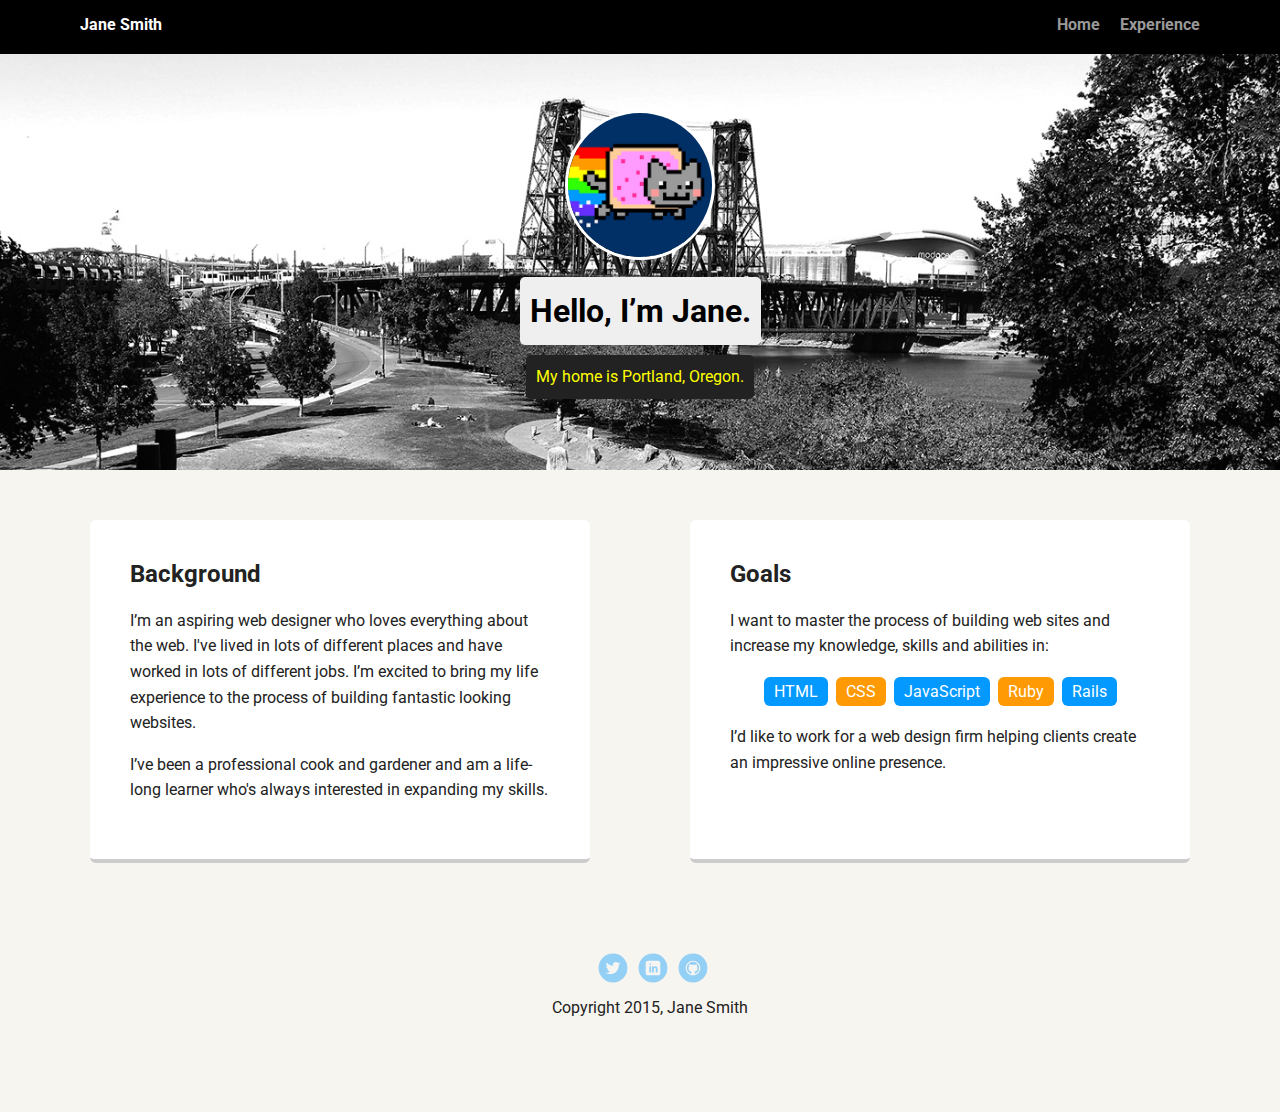
==== index.html @ fe1c36ce "Added files to start project." ====
<!doctype html>
<html lang="en">
<head>
  <meta charset="utf-8">
  <title>Jane Smith's Profile</title>
  <meta name="viewport" content="width=device-width, initial-scale=1.0">
  <link rel="stylesheet" href="styles.css">
  <link href="https://fonts.googleapis.com/css?family=Muli%7CRoboto:400,300,500,700,900" rel="stylesheet"></head>
  <body>

    <div class="main-nav">
        <ul class="nav">
          <li class="name">Jane Smith</li>
          <li><a href="#">Home</a></li>
          <li><a href="#">Experience</a></li>
        </ul>
    </div>

    <header>
      <img src="images/me.png" alt="Drawing of Jane Smith" class="profile-image">
      <h1 class="tag name">Hello, I’m Jane.</h1>
      <p class="tag location">My home is Portland, Oregon.</p>
    </header>

    <main class="flex">
      <div class="card">
        <h2>Background</h2>
        <p>I’m an aspiring web designer who loves everything about the web. I've lived in lots of different places and have worked in lots of different jobs. I’m excited to bring my life experience to the process of building fantastic looking websites.</p>
        <p>I’ve been a professional cook and gardener and am a life-long learner who's always interested in expanding my skills.</p>
      </div> 

      <div class="card">
        <h2>Goals</h2>
        <p>I want to master the process of building web sites and increase my knowledge, skills and abilities in:</p>
        <ul class="skills">
          <li>HTML</li>
          <li>CSS</li>
          <li>JavaScript</li>
          <li>Ruby</li>
          <li>Rails</li>
        </ul>
        <p>I’d like to work for a web design firm helping clients create an impressive online presence.</p>
      </div> 

    </main>
    <footer>
      <ul>
        <li><a href="#" class="social twitter">Twitter</a></li>
        <li><a href="#" class="social linkedin">LinkedIn</a></li>
        <li><a href="#" class="social github">Github</a></li>
      </ul>
      <p class="copyright">Copyright 2015, Jane Smith</p>
    </footer>
  </body>
  </html>
---- styles.css ----
/* Global Layout Set-up */
* { 
  box-sizing: border-box;
}
  
body {
  margin: 0;
  padding: 0;
  text-align: center;
  font-family: 'Roboto', sans-serif;
  color: #222;
  background: #f7f5f0;
}
/* Link Styles */

a {
  text-decoration: none;
  color: #999;
}
a:hover {
  color: #6633ff;
}

/* Section Styles */

.main-nav {
  width: 100%;
  background: black;
  min-height: 30px;
  padding: 10px;
  position: fixed;
  text-align: center;
}
.nav {
  display: flex;
  justify-content: space-around;
  font-weight: 700;
  list-style-type: none;
  margin: 0 auto;
  padding: 0;
}

.nav .name {
    display: block;
    margin-right: auto;
    color: white;
}
.nav li {
  padding: 5px 10px 10px 10px;
}
.nav a {
  transition: all .5s;
}
.nav a:hover {
  color: white
}

header {
  text-align: center;
  background: url('images/portland.jpg') no-repeat top center ;
  background-size: cover;
  overflow: hidden;
  padding-top: 60px;
}
header {
  line-height: 1.5;
}
header .profile-image {
  margin-top: 50px;
  width: 150px;
  height: 150px;
  border-radius: 50%;
  border: 3px solid white;
  transition: all .5s;
}
header .profile-image:hover {
  transform: scale(1.2) rotate(5deg);
}
.tag {
  background-color: #efefef;
  color: black;
  padding: 10px;
  border-radius: 5px;
  display: table;
  margin: 10px auto;
} 
.location {
  background-color: #222;
  color: yellow;
}
.card {
  margin: 30px;
  padding: 20px 40px 40px;
  max-width: 500px;
  text-align: left;
  background: #fff;
  border-bottom: 4px solid #ccc;
  border-radius: 6px;
  transition: all .5s;
}
.card:hover {
  border-color: #ff99ff;
}

ul.skills {
  padding: 0;
  text-align: center;
}

.skills li {
  border-radius: 6px;
  display: inline-block;
  background: #ff9904;
  color: white;
  padding: 5px 10px;
  margin: 2px;
}

.skills li:nth-child(odd) {
  background: #0399ff;
}

footer {
  width: 100%;
  min-height: 30px;
  padding: 20px 0 40px 20px;
}

footer .copyright {
  top: -8px;
  font-size: .75em;
}

footer ul {
  list-style-type: none;
  margin: 0;
  padding: 0;
}

footer ul li {
  display: inline-block;
}

a.social {
  display: inline-block;
  text-indent: -9999px;
  margin-left: 5px;
  width: 30px;
  height: 30px;
  background-size: 30px 30px;
  opacity: .4;
  transition: all .5s;
}
a.twitter {
  background-image: url(images/twitter.svg);
}
a.linkedin {
  background-image: url(images/linkedin.svg);
}
a.github {
  background-image: url(images/github.svg);
}
a.social:hover {
  opacity: 1;
}
.clearfix {
  clear: both;
}

/* Styles for larger screens */
@media screen and (min-width: 720px) {
  
  .flex {
      display: -ms-flexbox;      /* TWEENER - IE 10 */
      display: flex; 
      max-width: 1200px;
      -ms-flex-pack: distribute;
      justify-content: space-around;
      margin: 0 auto;
  }

  header {
    min-height: 470px;
  }

  .nav {
    max-width: 1200px;
    padding: 0 30px;
  }


  main {
    padding-top: 20px;
  }

  main p {
    line-height: 1.6em;
  }

  footer {
    font-size: 1.3em;
    max-width: 1200px;
    margin: 40px auto;
  }

}
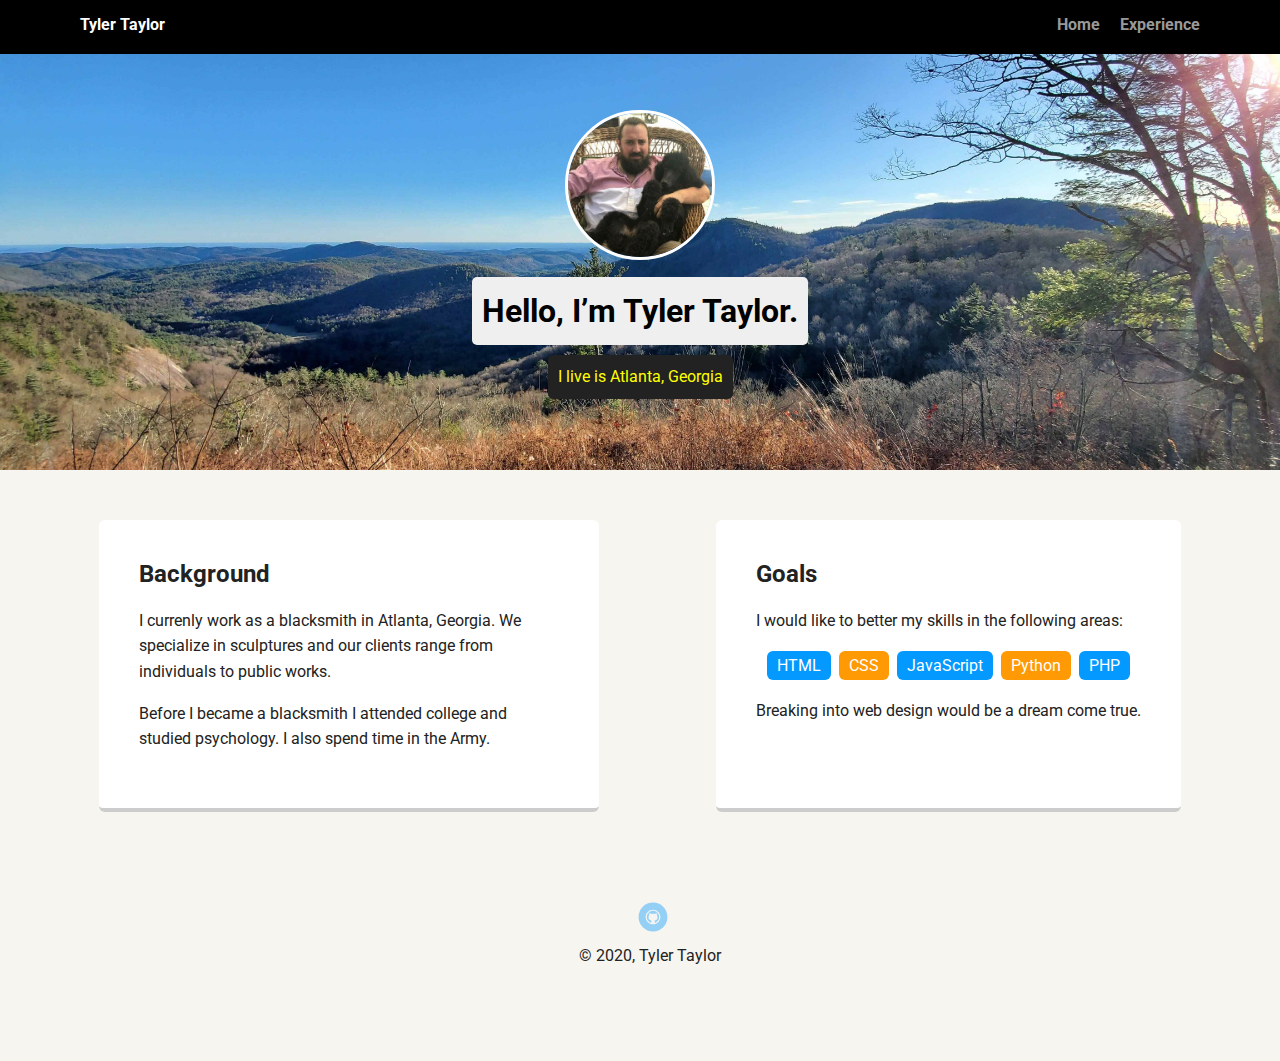
==== commit a6442672: "Stage 1" ====
--- a/index.html
+++ b/index.html
@@ -2,7 +2,7 @@
 <html lang="en">
 <head>
   <meta charset="utf-8">
-  <title>Jane Smith's Profile</title>
+  <title>Tyler Taylor's Profile</title>
   <meta name="viewport" content="width=device-width, initial-scale=1.0">
   <link rel="stylesheet" href="styles.css">
   <link href="https://fonts.googleapis.com/css?family=Muli%7CRoboto:400,300,500,700,900" rel="stylesheet"></head>
@@ -10,46 +10,44 @@
 
     <div class="main-nav">
         <ul class="nav">
-          <li class="name">Jane Smith</li>
-          <li><a href="#">Home</a></li>
-          <li><a href="#">Experience</a></li>
+          <li class="name">Tyler Taylor</li>
+          <li><a href="index.html">Home</a></li>
+          <li><a href="experience.html">Experience</a></li>
         </ul>
     </div>
 
     <header>
-      <img src="images/me.png" alt="Drawing of Jane Smith" class="profile-image">
-      <h1 class="tag name">Hello, I’m Jane.</h1>
-      <p class="tag location">My home is Portland, Oregon.</p>
+      <img src="images/ProfilePicture.jpg" alt="Picture of Tyler Taylor and Dog" class="profile-image">
+      <h1 class="tag name">Hello, I’m Tyler Taylor.</h1>
+      <p class="tag location">I live is Atlanta, Georgia</p>
     </header>
 
     <main class="flex">
       <div class="card">
         <h2>Background</h2>
-        <p>I’m an aspiring web designer who loves everything about the web. I've lived in lots of different places and have worked in lots of different jobs. I’m excited to bring my life experience to the process of building fantastic looking websites.</p>
-        <p>I’ve been a professional cook and gardener and am a life-long learner who's always interested in expanding my skills.</p>
+        <p>I currenly work as a blacksmith in Atlanta, Georgia.  We specialize in sculptures and our clients range from individuals to public works.</p>
+        <p>Before I became a blacksmith I attended college and studied psychology. I also spend time in the Army.</p>
       </div> 
 
       <div class="card">
         <h2>Goals</h2>
-        <p>I want to master the process of building web sites and increase my knowledge, skills and abilities in:</p>
+        <p>I would like to better my skills in the following areas:</p>
         <ul class="skills">
           <li>HTML</li>
           <li>CSS</li>
           <li>JavaScript</li>
-          <li>Ruby</li>
-          <li>Rails</li>
+          <li>Python</li>
+          <li>PHP</li>
         </ul>
-        <p>I’d like to work for a web design firm helping clients create an impressive online presence.</p>
+        <p>Breaking into web design would be a dream come true.</p>
       </div> 
 
     </main>
     <footer>
       <ul>
-        <li><a href="#" class="social twitter">Twitter</a></li>
-        <li><a href="#" class="social linkedin">LinkedIn</a></li>
-        <li><a href="#" class="social github">Github</a></li>
+        <li><a href="https://github.com/TylerOliverTaylor" target="_blank" class="social github">Github</a></li>
       </ul>
-      <p class="copyright">Copyright 2015, Jane Smith</p>
+      <p class="copyright">&copy; 2020, Tyler Taylor</p>
     </footer>
   </body>
   </html>
--- a/styles.css
+++ b/styles.css
@@ -57,7 +57,7 @@
 
 header {
   text-align: center;
-  background: url('images/portland.jpg') no-repeat top center ;
+  background: url('images/Background.jpg') no-repeat top center ;
   background-size: cover;
   overflow: hidden;
   padding-top: 60px;
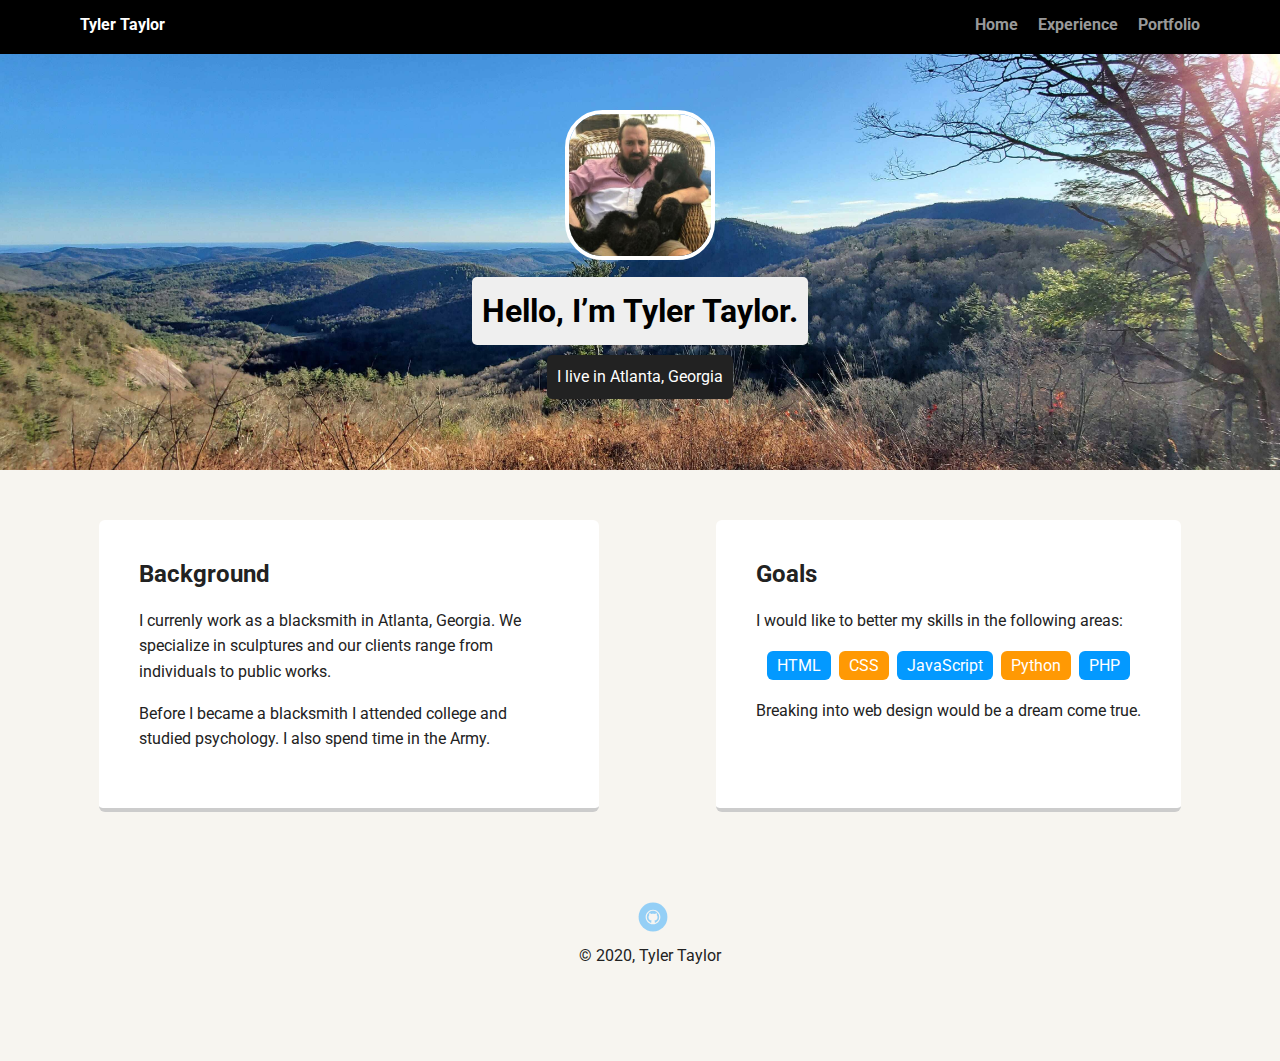
==== commit a83d76e7: "Start of Portfolio Page" ====
--- a/index.html
+++ b/index.html
@@ -13,13 +13,14 @@
           <li class="name">Tyler Taylor</li>
           <li><a href="index.html">Home</a></li>
           <li><a href="experience.html">Experience</a></li>
+          <li><a href="portfolio.html">Portfolio</a></li>
         </ul>
     </div>
 
     <header>
       <img src="images/ProfilePicture.jpg" alt="Picture of Tyler Taylor and Dog" class="profile-image">
       <h1 class="tag name">Hello, I’m Tyler Taylor.</h1>
-      <p class="tag location">I live is Atlanta, Georgia</p>
+      <p class="tag location">I live in Atlanta, Georgia</p>
     </header>
 
     <main class="flex">
--- a/styles.css
+++ b/styles.css
@@ -69,12 +69,12 @@
   margin-top: 50px;
   width: 150px;
   height: 150px;
-  border-radius: 50%;
-  border: 3px solid white;
+  border-radius: 25%;
+  border: 4px solid white;
   transition: all .5s;
 }
 header .profile-image:hover {
-  transform: scale(1.2) rotate(5deg);
+  transform: scale(1.2) rotate(375deg);
 }
 .tag {
   background-color: #efefef;
@@ -86,7 +86,7 @@
 } 
 .location {
   background-color: #222;
-  color: yellow;
+  color: white;
 }
 .card {
   margin: 30px;
@@ -203,5 +203,21 @@
     margin: 40px auto;
   }
 
-}
-
+  .experienceimages{
+    display: flex;
+    background: lightgray;
+    flex-direction: row;
+    flex-wrap: wrap;
+    justify-content: center;
+    padding: 50px;
+    
+  }
+
+  .images{
+    border: solid black 5px;
+    border-radius: 40px;
+    margin: 5px;
+  }
+
+}
+
